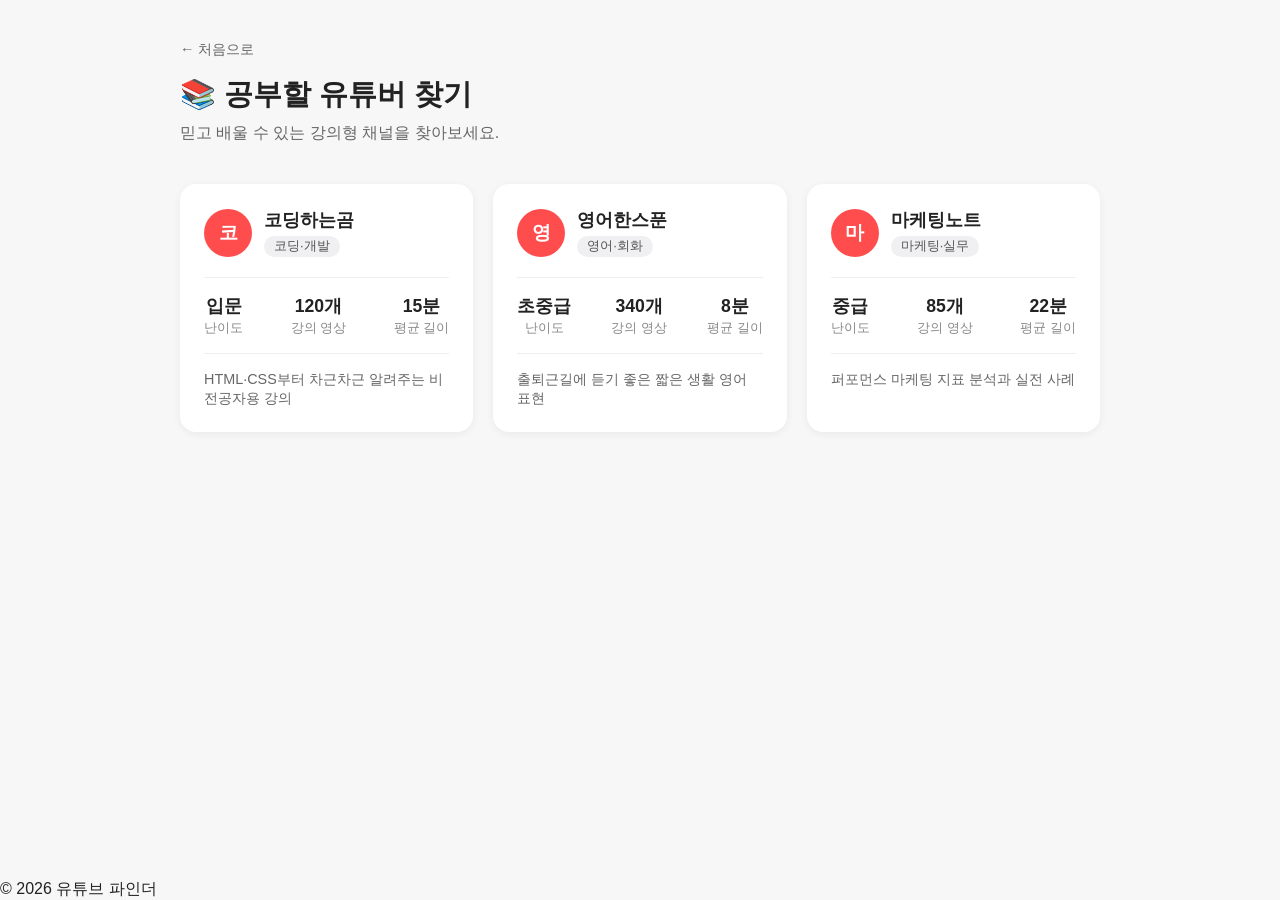
==== fun.html @ a268477b "심심할 때 페이지 추가" ====
<!DOCTYPE html>
<html lang="ko">
<head>
  <meta charset="UTF-8">
  <meta name="viewport" content="width=device-width, initial-scale=1.0">
  <title>공부할 유튜버 찾기 | 유튜브 파인더</title>
  <link rel="stylesheet" href="style.css">
</head>
<body>

  <header class="page-header">
    <a href="index.html" class="back">← 처음으로</a>
    <h1>📚 공부할 유튜버 찾기</h1>
    <p>믿고 배울 수 있는 강의형 채널을 찾아보세요.</p>
  </header>

  <main class="channel-list">

    <article class="channel">
      <div class="channel-top">
        <div class="avatar">코</div>
        <div>
          <h2>코딩하는곰</h2>
          <span class="tag">코딩·개발</span>
        </div>
      </div>
      <ul class="stats">
        <li><strong>입문</strong><span>난이도</span></li>
        <li><strong>120개</strong><span>강의 영상</span></li>
        <li><strong>15분</strong><span>평균 길이</span></li>
      </ul>
      <p class="desc">HTML·CSS부터 차근차근 알려주는 비전공자용 강의</p>
    </article>

    <article class="channel">
      <div class="channel-top">
        <div class="avatar">영</div>
        <div>
          <h2>영어한스푼</h2>
          <span class="tag">영어·회화</span>
        </div>
      </div>
      <ul class="stats">
        <li><strong>초중급</strong><span>난이도</span></li>
        <li><strong>340개</strong><span>강의 영상</span></li>
        <li><strong>8분</strong><span>평균 길이</span></li>
      </ul>
      <p class="desc">출퇴근길에 듣기 좋은 짧은 생활 영어 표현</p>
    </article>

    <article class="channel">
      <div class="channel-top">
        <div class="avatar">마</div>
        <div>
          <h2>마케팅노트</h2>
          <span class="tag">마케팅·실무</span>
        </div>
      </div>
      <ul class="stats">
        <li><strong>중급</strong><span>난이도</span></li>
        <li><strong>85개</strong><span>강의 영상</span></li>
        <li><strong>22분</strong><span>평균 길이</span></li>
      </ul>
      <p class="desc">퍼포먼스 마케팅 지표 분석과 실전 사례</p>
    </article>

  </main>

  <footer>
    <p>© 2026 유튜브 파인더</p>
  </footer>

</body>
</html>
---- style.css ----
/* 1. 기본 초기화: 브라우저마다 다른 기본 여백을 없앰 */
* {
  margin: 0;
  padding: 0;
  box-sizing: border-box;
}

/* 2. 페이지 전체 */
body {
  font-family: -apple-system, "Malgun Gothic", sans-serif;
  background: #f7f7f8;
  color: #222;
  min-height: 100vh;
  display: flex;
  flex-direction: column;
}

/* 3. 상단 제목 영역 */
.hero {
  text-align: center;
  padding: 80px 20px 40px;
}

.hero h1 {
  font-size: 2rem;
  margin-bottom: 12px;
}

.hero p {
  color: #666;
}

/* 4. 카드 3개 배치 */
.cards {
  display: grid;
  grid-template-columns: repeat(auto-fit, minmax(240px, 1fr));
  gap: 20px;
  max-width: 960px;
  width: 100%;
  margin: 0 auto;
  padding: 20px;
  flex: 1;
  align-content: start;
}

/* 5. 카드 하나하나 */
.card {
  background: #fff;
  border-radius: 16px;
  padding: 32px 24px;
  text-align: center;
  text-decoration: none;
  color: inherit;
  box-shadow: 0 2px 8px rgba(0, 0, 0, 0.06);
  transition: transform 0.2s, box-shadow 0.2s;
}

.card:hover {
  transform: translateY(-4px);
  box-shadow: 0 8px 20px rgba(0, 0, 0, 0.1);
}

.emoji {
  display: block;
  font-size: 2.5rem;
  margin-bottom: 16px;
}

.card h2 {
  font-size: 1.2rem;
  margin-bottom: 8px;
}

.card p {
  color: #666;
  font-size: 0.95rem;
}

/* 6.
/* ===== 2단계: 사용자별 페이지 ===== */

/* 상단 제목 영역 */
.page-header {
  max-width: 960px;
  width: 100%;
  margin: 0 auto;
  padding: 40px 20px 20px;
}

.back {
  display: inline-block;
  color: #666;
  text-decoration: none;
  font-size: 0.9rem;
  margin-bottom: 16px;
}

.back:hover {
  color: #222;
}

.page-header h1 {
  font-size: 1.8rem;
  margin-bottom: 8px;
}

.page-header p {
  color: #666;
}

/* 유튜버 카드 목록 */
.channel-list {
  display: grid;
  grid-template-columns: repeat(auto-fit, minmax(280px, 1fr));
  gap: 20px;
  max-width: 960px;
  width: 100%;
  margin: 0 auto;
  padding: 20px;
  flex: 1;
  align-content: start;
}

/* 유튜버 카드 하나 */
.channel {
  background: #fff;
  border-radius: 16px;
  padding: 24px;
  box-shadow: 0 2px 8px rgba(0, 0, 0, 0.06);
}

/* 프로필 동그라미 + 이름 */
.channel-top {
  display: flex;
  align-items: center;
  gap: 12px;
  margin-bottom: 20px;
}

.avatar {
  width: 48px;
  height: 48px;
  border-radius: 50%;
  background: #ff4d4d;
  color: #fff;
  display: flex;
  align-items: center;
  justify-content: center;
  font-weight: bold;
  font-size: 1.2rem;
  flex-shrink: 0;
}

.channel h2 {
  font-size: 1.1rem;
  margin-bottom: 4px;
}

.tag {
  display: inline-block;
  background: #f0f0f2;
  color: #555;
  font-size: 0.8rem;
  padding: 2px 10px;
  border-radius: 999px;
}

/* 구독자·조회수·참여율 */
.stats {
  list-style: none;
  display: flex;
  justify-content: space-between;
  text-align: center;
  padding: 16px 0;
  border-top: 1px solid #eee;
  border-bottom: 1px solid #eee;
  margin-bottom: 16px;
}

.stats strong {
  display: block;
  font-size: 1.1rem;
}

.stats span {
  font-size: 0.8rem;
  color: #888;
}

.desc {
  color: #666;
  font-size: 0.9rem;
}
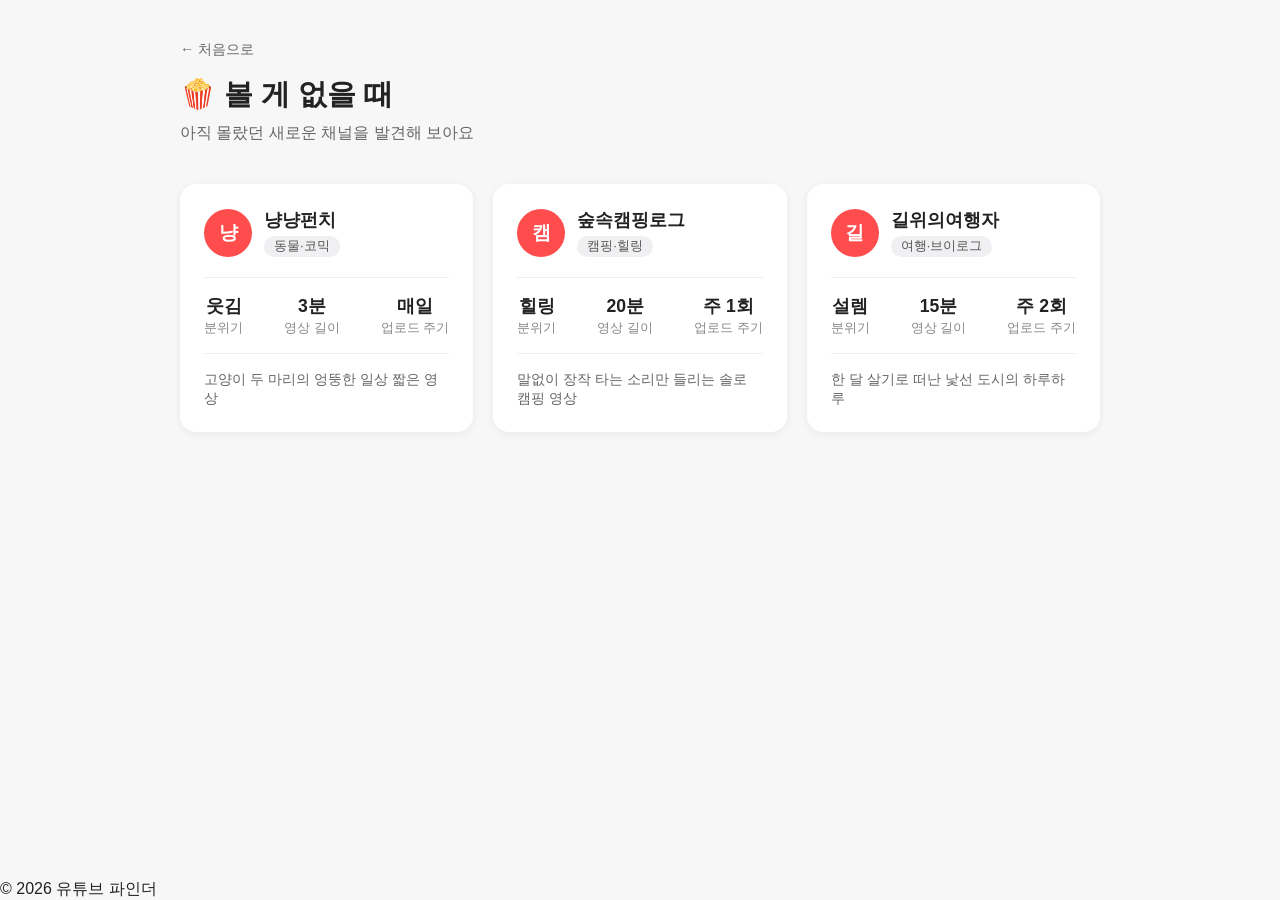
==== commit d3b03b38: "공부 페이지 검색 기능 추가" ====
--- a/fun.html
+++ b/fun.html
@@ -3,65 +3,65 @@
 <head>
   <meta charset="UTF-8">
   <meta name="viewport" content="width=device-width, initial-scale=1.0">
-  <title>공부할 유튜버 찾기 | 유튜브 파인더</title>
+  <title>볼 게 없을 때 | 유튜브 파인더</title>
   <link rel="stylesheet" href="style.css">
 </head>
 <body>
 
   <header class="page-header">
     <a href="index.html" class="back">← 처음으로</a>
-    <h1>📚 공부할 유튜버 찾기</h1>
-    <p>믿고 배울 수 있는 강의형 채널을 찾아보세요.</p>
+    <h1>🍿 볼 게 없을 때</h1>
+    <p>아직 몰랐던 새로운 채널을 발견해 보아요</p>
   </header>
 
   <main class="channel-list">
 
     <article class="channel">
       <div class="channel-top">
-        <div class="avatar">코</div>
+        <div class="avatar">냥</div>
         <div>
-          <h2>코딩하는곰</h2>
-          <span class="tag">코딩·개발</span>
+          <h2>냥냥펀치</h2>
+          <span class="tag">동물·코믹</span>
         </div>
       </div>
       <ul class="stats">
-        <li><strong>입문</strong><span>난이도</span></li>
-        <li><strong>120개</strong><span>강의 영상</span></li>
-        <li><strong>15분</strong><span>평균 길이</span></li>
+        <li><strong>웃김</strong><span>분위기</span></li>
+        <li><strong>3분</strong><span>영상 길이</span></li>
+        <li><strong>매일</strong><span>업로드 주기</span></li>
       </ul>
-      <p class="desc">HTML·CSS부터 차근차근 알려주는 비전공자용 강의</p>
+      <p class="desc">고양이 두 마리의 엉뚱한 일상 짧은 영상</p>
     </article>
 
     <article class="channel">
       <div class="channel-top">
-        <div class="avatar">영</div>
+        <div class="avatar">캠</div>
         <div>
-          <h2>영어한스푼</h2>
-          <span class="tag">영어·회화</span>
+          <h2>숲속캠핑로그</h2>
+          <span class="tag">캠핑·힐링</span>
         </div>
       </div>
       <ul class="stats">
-        <li><strong>초중급</strong><span>난이도</span></li>
-        <li><strong>340개</strong><span>강의 영상</span></li>
-        <li><strong>8분</strong><span>평균 길이</span></li>
+        <li><strong>힐링</strong><span>분위기</span></li>
+        <li><strong>20분</strong><span>영상 길이</span></li>
+        <li><strong>주 1회</strong><span>업로드 주기</span></li>
       </ul>
-      <p class="desc">출퇴근길에 듣기 좋은 짧은 생활 영어 표현</p>
+      <p class="desc">말없이 장작 타는 소리만 들리는 솔로 캠핑 영상</p>
     </article>
 
     <article class="channel">
       <div class="channel-top">
-        <div class="avatar">마</div>
+        <div class="avatar">길</div>
         <div>
-          <h2>마케팅노트</h2>
-          <span class="tag">마케팅·실무</span>
+          <h2>길위의여행자</h2>
+          <span class="tag">여행·브이로그</span>
         </div>
       </div>
       <ul class="stats">
-        <li><strong>중급</strong><span>난이도</span></li>
-        <li><strong>85개</strong><span>강의 영상</span></li>
-        <li><strong>22분</strong><span>평균 길이</span></li>
+        <li><strong>설렘</strong><span>분위기</span></li>
+        <li><strong>15분</strong><span>영상 길이</span></li>
+        <li><strong>주 2회</strong><span>업로드 주기</span></li>
       </ul>
-      <p class="desc">퍼포먼스 마케팅 지표 분석과 실전 사례</p>
+      <p class="desc">한 달 살기로 떠난 낯선 도시의 하루하루</p>
     </article>
 
   </main>
--- a/style.css
+++ b/style.css
@@ -190,4 +190,62 @@
 .desc {
   color: #666;
   font-size: 0.9rem;
+}
+/* ===== 검색창 + 필터 ===== */
+.search-area {
+  max-width: 960px;
+  width: 100%;
+  margin: 0 auto;
+  padding: 0 20px;
+}
+
+.search-input {
+  width: 100%;
+  padding: 14px 18px;
+  font-size: 1rem;
+  font-family: inherit;
+  border: 1px solid #ddd;
+  border-radius: 12px;
+  background: #fff;
+  outline: none;
+}
+
+.search-input:focus {
+  border-color: #ff4d4d;
+}
+
+.filters {
+  display: flex;
+  flex-wrap: wrap;
+  gap: 8px;
+  margin-top: 12px;
+}
+
+.filter-btn {
+  padding: 8px 16px;
+  border: 1px solid #ddd;
+  border-radius: 999px;
+  background: #fff;
+  color: #555;
+  font-size: 0.9rem;
+  font-family: inherit;
+  cursor: pointer;
+}
+
+.filter-btn:hover {
+  border-color: #999;
+}
+
+.filter-btn.active {
+  background: #222;
+  color: #fff;
+  border-color: #222;
+}
+
+.empty {
+  display: none;
+  grid-column: 1 / -1;
+  text-align: center;
+  color: #999;
+  padding: 40px 20px;
 }
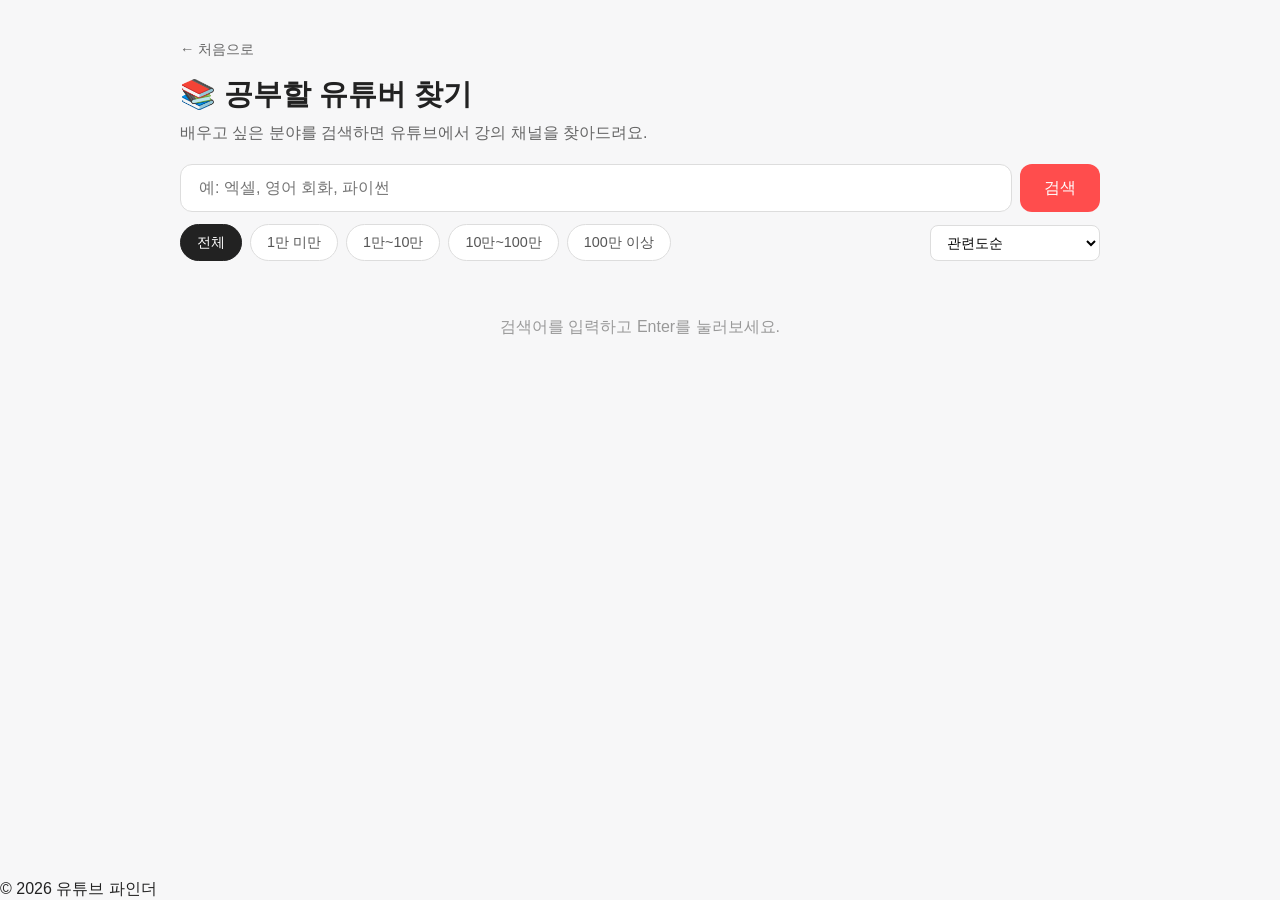
==== commit 315f4d9d: "공부 페이지 필터 추가, 심심 페이지 랜덤 추천 완성" ====
--- a/fun.html
+++ b/fun.html
@@ -3,72 +3,51 @@
 <head>
   <meta charset="UTF-8">
   <meta name="viewport" content="width=device-width, initial-scale=1.0">
-  <title>볼 게 없을 때 | 유튜브 파인더</title>
+  <title>공부할 유튜버 찾기 | 유튜브 파인더</title>
   <link rel="stylesheet" href="style.css">
 </head>
 <body>
 
   <header class="page-header">
     <a href="index.html" class="back">← 처음으로</a>
-    <h1>🍿 볼 게 없을 때</h1>
-    <p>아직 몰랐던 새로운 채널을 발견해 보아요</p>
+    <h1>📚 공부할 유튜버 찾기</h1>
+    <p>배우고 싶은 분야를 검색하면 유튜브에서 강의 채널을 찾아드려요.</p>
   </header>
 
-  <main class="channel-list">
+  <section class="search-area">
+    <form id="search-form" class="search-form">
+      <input type="text" id="search" class="search-input" placeholder="예: 엑셀, 영어 회화, 파이썬">
+      <button type="submit" class="search-btn">검색</button>
+    </form>
 
-    <article class="channel">
-      <div class="channel-top">
-        <div class="avatar">냥</div>
-        <div>
-          <h2>냥냥펀치</h2>
-          <span class="tag">동물·코믹</span>
-        </div>
+    <div class="toolbar">
+      <div class="filters">
+        <button class="filter-btn active" data-size="all">전체</button>
+        <button class="filter-btn" data-size="micro">1만 미만</button>
+        <button class="filter-btn" data-size="small">1만~10만</button>
+        <button class="filter-btn" data-size="mid">10만~100만</button>
+        <button class="filter-btn" data-size="big">100만 이상</button>
       </div>
-      <ul class="stats">
-        <li><strong>웃김</strong><span>분위기</span></li>
-        <li><strong>3분</strong><span>영상 길이</span></li>
-        <li><strong>매일</strong><span>업로드 주기</span></li>
-      </ul>
-      <p class="desc">고양이 두 마리의 엉뚱한 일상 짧은 영상</p>
-    </article>
+      <select id="sort" class="sort-select">
+        <option value="relevance">관련도순</option>
+        <option value="subscribers">구독자 많은 순</option>
+        <option value="videos">강의 영상 많은 순</option>
+        <option value="avgViews">평균 조회수 높은 순</option>
+      </select>
+    </div>
 
-    <article class="channel">
-      <div class="channel-top">
-        <div class="avatar">캠</div>
-        <div>
-          <h2>숲속캠핑로그</h2>
-          <span class="tag">캠핑·힐링</span>
-        </div>
-      </div>
-      <ul class="stats">
-        <li><strong>힐링</strong><span>분위기</span></li>
-        <li><strong>20분</strong><span>영상 길이</span></li>
-        <li><strong>주 1회</strong><span>업로드 주기</span></li>
-      </ul>
-      <p class="desc">말없이 장작 타는 소리만 들리는 솔로 캠핑 영상</p>
-    </article>
+    <p id="count" class="result-count"></p>
+    <p id="status" class="status">검색어를 입력하고 Enter를 눌러보세요.</p>
+  </section>
 
-    <article class="channel">
-      <div class="channel-top">
-        <div class="avatar">길</div>
-        <div>
-          <h2>길위의여행자</h2>
-          <span class="tag">여행·브이로그</span>
-        </div>
-      </div>
-      <ul class="stats">
-        <li><strong>설렘</strong><span>분위기</span></li>
-        <li><strong>15분</strong><span>영상 길이</span></li>
-        <li><strong>주 2회</strong><span>업로드 주기</span></li>
-      </ul>
-      <p class="desc">한 달 살기로 떠난 낯선 도시의 하루하루</p>
-    </article>
-
-  </main>
+  <main id="channel-list" class="channel-list"></main>
 
   <footer>
     <p>© 2026 유튜브 파인더</p>
   </footer>
 
+  <script src="config.js"></script>
+  <script src="youtube.js"></script>
+
 </body>
-</html>
+</html>
--- a/style.css
+++ b/style.css
@@ -248,4 +248,104 @@
   text-align: center;
   color: #999;
   padding: 40px 20px;
-}+}
+/* ===== 진짜 유튜브 검색 ===== */
+.search-form {
+  display: flex;
+  gap: 8px;
+}
+
+.search-form .search-input {
+  flex: 1;
+}
+
+.search-btn {
+  padding: 0 24px;
+  border: none;
+  border-radius: 12px;
+  background: #ff4d4d;
+  color: #fff;
+  font-size: 1rem;
+  font-family: inherit;
+  cursor: pointer;
+  flex-shrink: 0;
+}
+
+.search-btn:hover {
+  background: #e63e3e;
+}
+
+.status {
+  text-align: center;
+  color: #999;
+  padding: 40px 20px 0;
+}
+
+.avatar-img {
+  width: 48px;
+  height: 48px;
+  border-radius: 50%;
+  object-fit: cover;
+  flex-shrink: 0;
+}
+
+a.channel {
+  text-decoration: none;
+  color: inherit;
+  transition: transform 0.2s, box-shadow 0.2s;
+}
+
+a.channel:hover {
+  transform: translateY(-4px);
+  box-shadow: 0 8px 20px rgba(0, 0, 0, 0.1);
+}
+
+.channel .desc {
+  display: -webkit-box;
+  -webkit-line-clamp: 2;
+  -webkit-box-orient: vertical;
+  overflow: hidden;
+  line-clamp: 2;
+}
+/* ===== 협업 페이지: 필터 + 정렬 + 연락처 ===== */
+.toolbar {
+  display: flex;
+  flex-wrap: wrap;
+  justify-content: space-between;
+  align-items: center;
+  gap: 12px;
+  margin-top: 12px;
+}
+
+.toolbar .filters {
+  margin-top: 0;
+}
+
+.sort-select {
+  padding: 8px 12px;
+  border: 1px solid #ddd;
+  border-radius: 8px;
+  background: #fff;
+  font-size: 0.9rem;
+  font-family: inherit;
+  cursor: pointer;
+}
+
+.result-count {
+  margin-top: 16px;
+  color: #666;
+  font-size: 0.9rem;
+}
+
+.contact {
+  margin-top: 12px;
+  font-size: 0.85rem;
+  color: #333;
+  word-break: break-all;
+}
+
+.contact.none {
+  color: #aaa;
+}
+.random-btn
+.topic
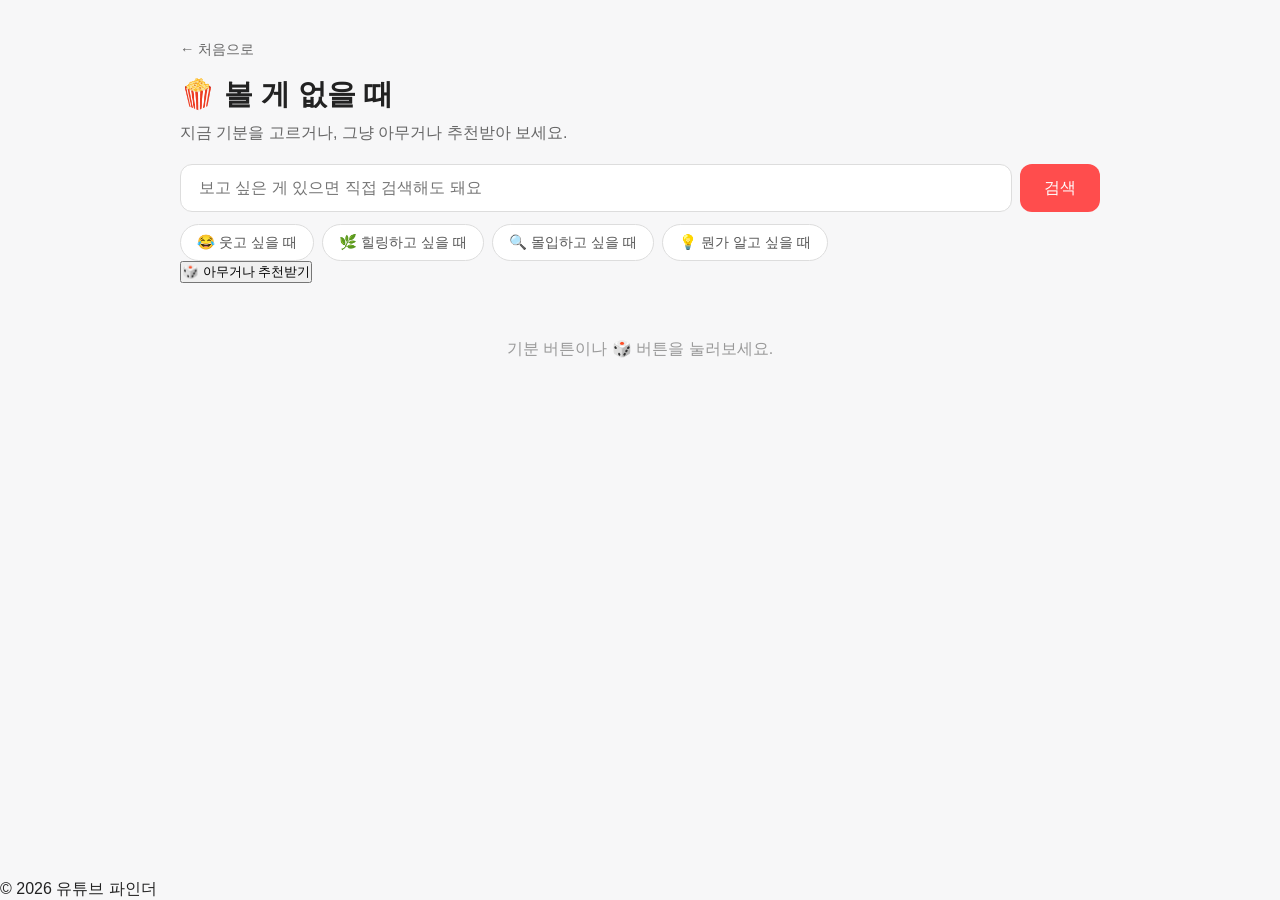
==== commit 19e0b0df: "공부 페이지 필터 추가, 심심 페이지 랜덤 추천 완성" ====
--- a/fun.html
+++ b/fun.html
@@ -3,41 +3,34 @@
 <head>
   <meta charset="UTF-8">
   <meta name="viewport" content="width=device-width, initial-scale=1.0">
-  <title>공부할 유튜버 찾기 | 유튜브 파인더</title>
+  <title>볼 게 없을 때 | 유튜브 파인더</title>
   <link rel="stylesheet" href="style.css">
 </head>
 <body>
 
   <header class="page-header">
     <a href="index.html" class="back">← 처음으로</a>
-    <h1>📚 공부할 유튜버 찾기</h1>
-    <p>배우고 싶은 분야를 검색하면 유튜브에서 강의 채널을 찾아드려요.</p>
+    <h1>🍿 볼 게 없을 때</h1>
+    <p>지금 기분을 고르거나, 그냥 아무거나 추천받아 보세요.</p>
   </header>
 
   <section class="search-area">
     <form id="search-form" class="search-form">
-      <input type="text" id="search" class="search-input" placeholder="예: 엑셀, 영어 회화, 파이썬">
+      <input type="text" id="search" class="search-input" placeholder="보고 싶은 게 있으면 직접 검색해도 돼요">
       <button type="submit" class="search-btn">검색</button>
     </form>
 
-    <div class="toolbar">
-      <div class="filters">
-        <button class="filter-btn active" data-size="all">전체</button>
-        <button class="filter-btn" data-size="micro">1만 미만</button>
-        <button class="filter-btn" data-size="small">1만~10만</button>
-        <button class="filter-btn" data-size="mid">10만~100만</button>
-        <button class="filter-btn" data-size="big">100만 이상</button>
-      </div>
-      <select id="sort" class="sort-select">
-        <option value="relevance">관련도순</option>
-        <option value="subscribers">구독자 많은 순</option>
-        <option value="videos">강의 영상 많은 순</option>
-        <option value="avgViews">평균 조회수 높은 순</option>
-      </select>
+    <div class="filters">
+      <button class="filter-btn mood-btn" data-mood="laugh">😂 웃고 싶을 때</button>
+      <button class="filter-btn mood-btn" data-mood="healing">🌿 힐링하고 싶을 때</button>
+      <button class="filter-btn mood-btn" data-mood="focus">🔍 몰입하고 싶을 때</button>
+      <button class="filter-btn mood-btn" data-mood="learn">💡 뭔가 알고 싶을 때</button>
     </div>
 
-    <p id="count" class="result-count"></p>
-    <p id="status" class="status">검색어를 입력하고 Enter를 눌러보세요.</p>
+    <button id="random-btn" class="random-btn">🎲 아무거나 추천받기</button>
+
+    <p id="topic" class="topic"></p>
+    <p id="status" class="status">기분 버튼이나 🎲 버튼을 눌러보세요.</p>
   </section>
 
   <main id="channel-list" class="channel-list"></main>
@@ -46,8 +39,4 @@
     <p>© 2026 유튜브 파인더</p>
   </footer>
 
-  <script src="config.js"></script>
-  <script src="youtube.js"></script>
-
-</body>
-</html>+  <script src="config.js"></script>
--- a/style.css
+++ b/style.css
@@ -348,4 +348,27 @@
   color: #aaa;
 }
 .random-btn
-.topic+.topic
+/* ===== 심심 페이지: 랜덤 추천 ===== */
+.random-btn {
+  width: 100%;
+  margin-top: 12px;
+  padding: 14px;
+  border: none;
+  border-radius: 12px;
+  background: #222;
+  color: #fff;
+  font-size: 1rem;
+  font-family: inherit;
+  cursor: pointer;
+}
+
+.random-btn:hover {
+  background: #444;
+}
+
+.topic {
+  margin-top: 16px;
+  font-weight: bold;
+  color: #222;
+}
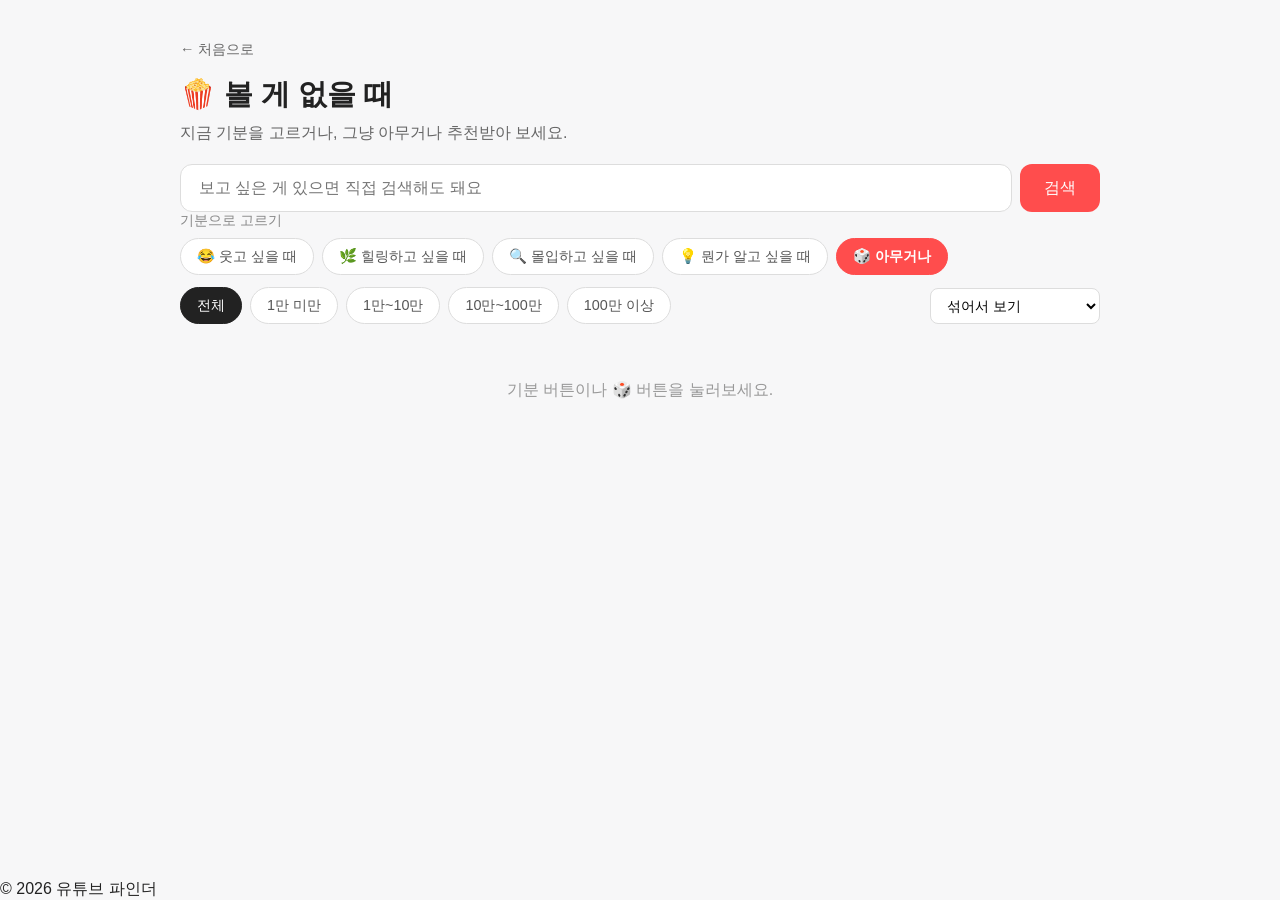
==== commit c41b72dc: "공부 페이지 필터 추가, 심심 페이지 다시 만들기" ====
--- a/fun.html
+++ b/fun.html
@@ -20,16 +20,33 @@
       <button type="submit" class="search-btn">검색</button>
     </form>
 
-    <div class="filters">
-      <button class="filter-btn mood-btn" data-mood="laugh">😂 웃고 싶을 때</button>
-      <button class="filter-btn mood-btn" data-mood="healing">🌿 힐링하고 싶을 때</button>
-      <button class="filter-btn mood-btn" data-mood="focus">🔍 몰입하고 싶을 때</button>
-      <button class="filter-btn mood-btn" data-mood="learn">💡 뭔가 알고 싶을 때</button>
+    <div class="mood-row">
+      <span class="row-label">기분으로 고르기</span>
+      <div class="filters">
+        <button class="filter-btn mood-btn" data-mood="laugh">😂 웃고 싶을 때</button>
+        <button class="filter-btn mood-btn" data-mood="healing">🌿 힐링하고 싶을 때</button>
+        <button class="filter-btn mood-btn" data-mood="focus">🔍 몰입하고 싶을 때</button>
+        <button class="filter-btn mood-btn" data-mood="learn">💡 뭔가 알고 싶을 때</button>
+        <button id="random-btn" class="filter-btn random-chip">🎲 아무거나</button>
+      </div>
     </div>
 
-    <button id="random-btn" class="random-btn">🎲 아무거나 추천받기</button>
+    <div class="toolbar">
+      <div class="filters">
+        <button class="filter-btn size-btn active" data-size="all">전체</button>
+        <button class="filter-btn size-btn" data-size="micro">1만 미만</button>
+        <button class="filter-btn size-btn" data-size="small">1만~10만</button>
+        <button class="filter-btn size-btn" data-size="mid">10만~100만</button>
+        <button class="filter-btn size-btn" data-size="big">100만 이상</button>
+      </div>
+      <select id="sort" class="sort-select">
+        <option value="random">섞어서 보기</option>
+        <option value="subscribers">구독자 많은 순</option>
+        <option value="avgViews">평균 조회수 높은 순</option>
+      </select>
+    </div>
 
-    <p id="topic" class="topic"></p>
+    <p id="count" class="result-count"></p>
     <p id="status" class="status">기분 버튼이나 🎲 버튼을 눌러보세요.</p>
   </section>
 
@@ -39,4 +56,8 @@
     <p>© 2026 유튜브 파인더</p>
   </footer>
 
-  <script src="config.js"></script>+  <script src="config.js"></script>
+  <script src="fun.js"></script>
+
+</body>
+</html>
--- a/style.css
+++ b/style.css
@@ -349,26 +349,30 @@
 }
 .random-btn
 .topic
-/* ===== 심심 페이지: 랜덤 추천 ===== */
-.random-btn {
-  width: 100%;
-  margin-top: 12px;
-  padding: 14px;
-  border: none;
-  border-radius: 12px;
-  background: #222;
+/* ===== 심심 페이지 v2: 기분 줄 ===== */
+.mood-row {
+  margin-top: 16px;
+}
+
+.row-label {
+  display: block;
+  font-size: 0.85rem;
+  color: #888;
+  margin-bottom: 8px;
+}
+
+.mood-row .filters {
+  margin-top: 0;
+}
+
+.random-chip {
+  background: #ff4d4d;
   color: #fff;
-  font-size: 1rem;
-  font-family: inherit;
-  cursor: pointer;
-}
-
-.random-btn:hover {
-  background: #444;
-}
-
-.topic {
-  margin-top: 16px;
+  border-color: #ff4d4d;
   font-weight: bold;
-  color: #222;
+}
+
+.random-chip:hover {
+  background: #e63e3e;
+  border-color: #e63e3e;
 }
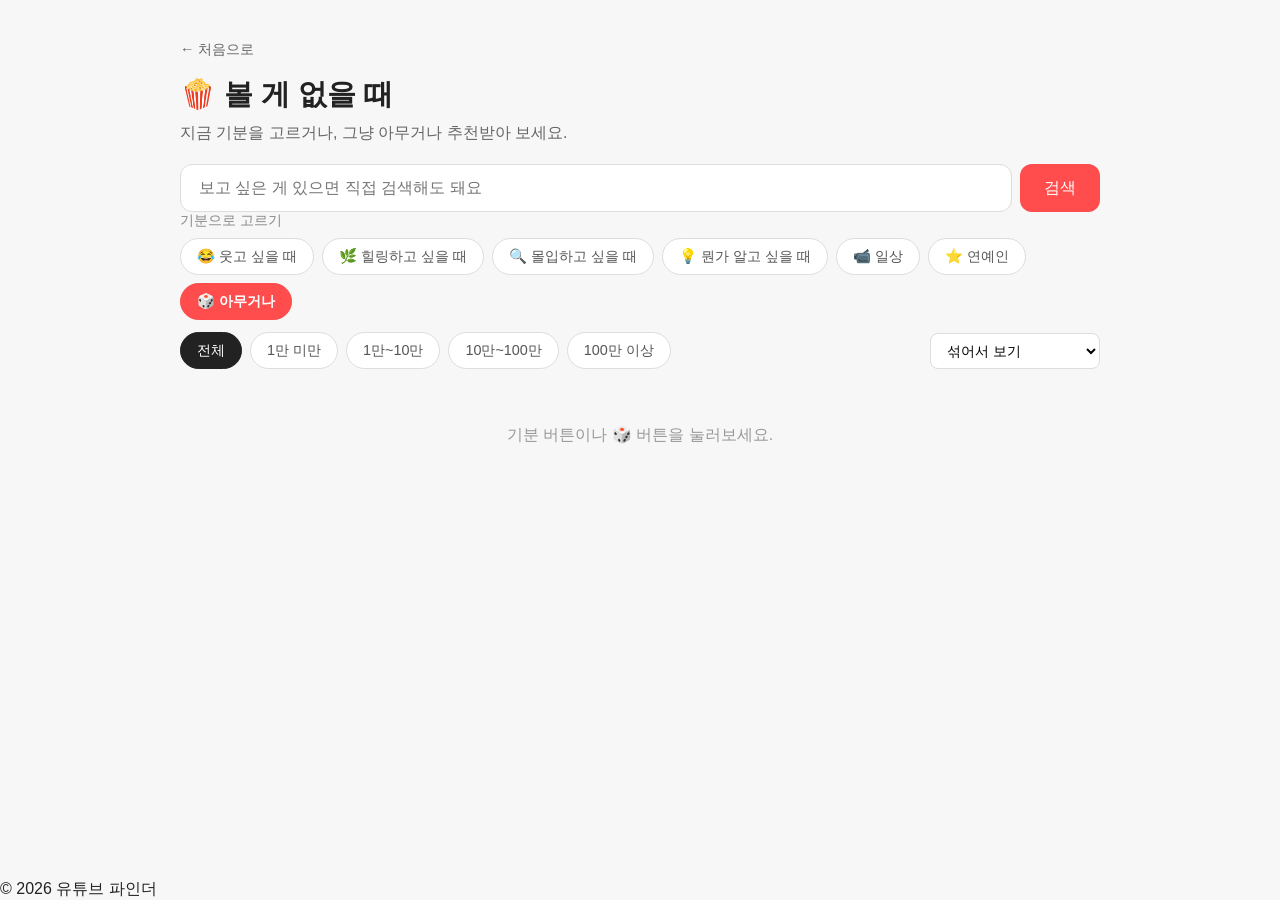
==== commit b0ccf9ae: "심심 페이지 브이로그·연예인 추가" ====
--- a/fun.html
+++ b/fun.html
@@ -27,6 +27,8 @@
         <button class="filter-btn mood-btn" data-mood="healing">🌿 힐링하고 싶을 때</button>
         <button class="filter-btn mood-btn" data-mood="focus">🔍 몰입하고 싶을 때</button>
         <button class="filter-btn mood-btn" data-mood="learn">💡 뭔가 알고 싶을 때</button>
+        <button class="filter-btn mood-btn" data-mood="vlog">📹 일상</button>
+        <button class="filter-btn mood-btn" data-mood="celeb">⭐ 연예인</button>
         <button id="random-btn" class="filter-btn random-chip">🎲 아무거나</button>
       </div>
     </div>
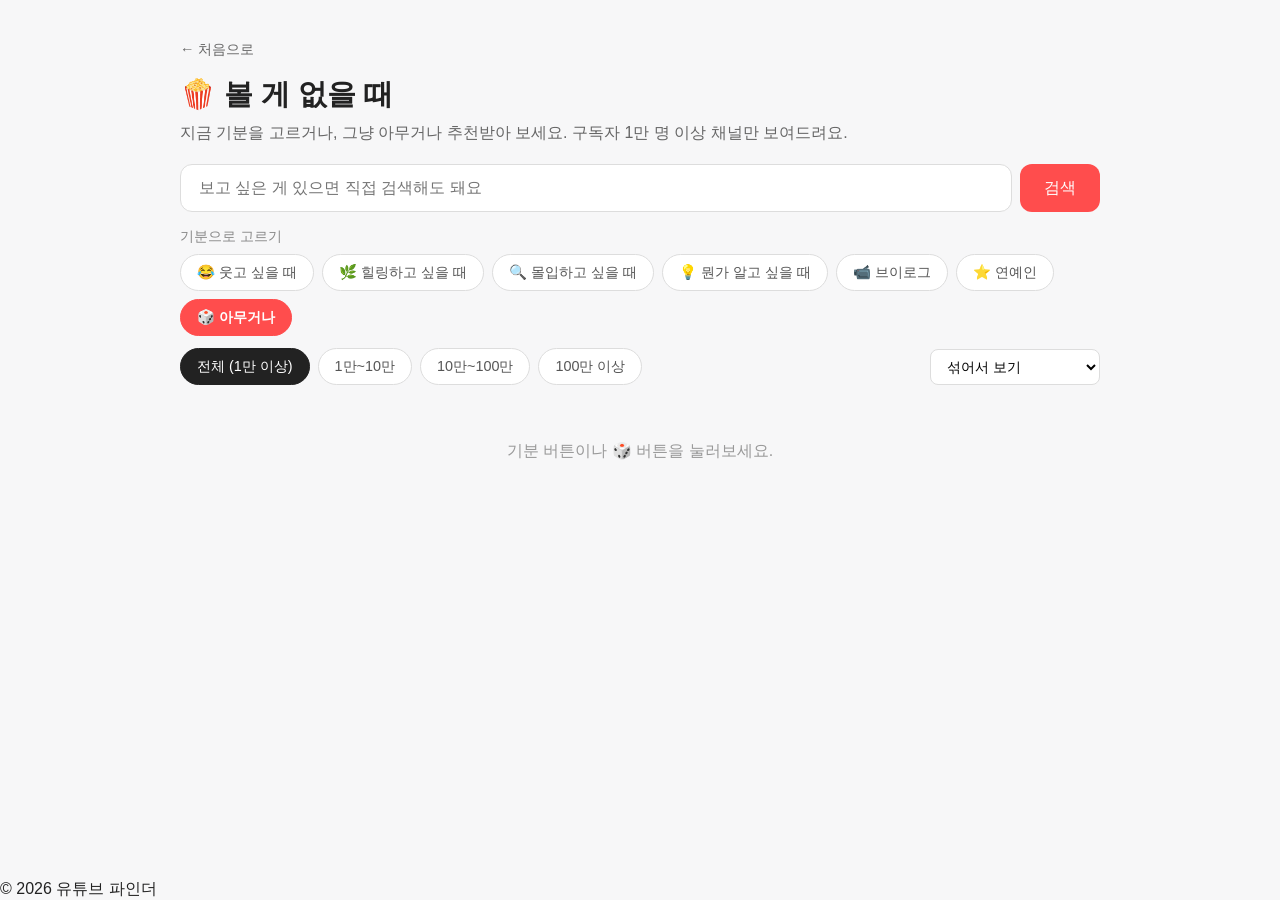
==== commit 1a4109c6: "세 페이지 공통 엔진 finder.js로 통합, 1만 이상·20개·다른 채널 보기" ====
--- a/fun.html
+++ b/fun.html
@@ -11,7 +11,7 @@
   <header class="page-header">
     <a href="index.html" class="back">← 처음으로</a>
     <h1>🍿 볼 게 없을 때</h1>
-    <p>지금 기분을 고르거나, 그냥 아무거나 추천받아 보세요.</p>
+    <p>지금 기분을 고르거나, 그냥 아무거나 추천받아 보세요. 구독자 1만 명 이상 채널만 보여드려요.</p>
   </header>
 
   <section class="search-area">
@@ -27,7 +27,7 @@
         <button class="filter-btn mood-btn" data-mood="healing">🌿 힐링하고 싶을 때</button>
         <button class="filter-btn mood-btn" data-mood="focus">🔍 몰입하고 싶을 때</button>
         <button class="filter-btn mood-btn" data-mood="learn">💡 뭔가 알고 싶을 때</button>
-        <button class="filter-btn mood-btn" data-mood="vlog">📹 일상</button>
+        <button class="filter-btn mood-btn" data-mood="vlog">📹 브이로그</button>
         <button class="filter-btn mood-btn" data-mood="celeb">⭐ 연예인</button>
         <button id="random-btn" class="filter-btn random-chip">🎲 아무거나</button>
       </div>
@@ -35,8 +35,7 @@
 
     <div class="toolbar">
       <div class="filters">
-        <button class="filter-btn size-btn active" data-size="all">전체</button>
-        <button class="filter-btn size-btn" data-size="micro">1만 미만</button>
+        <button class="filter-btn size-btn active" data-size="all">전체 (1만 이상)</button>
         <button class="filter-btn size-btn" data-size="small">1만~10만</button>
         <button class="filter-btn size-btn" data-size="mid">10만~100만</button>
         <button class="filter-btn size-btn" data-size="big">100만 이상</button>
@@ -48,18 +47,37 @@
       </select>
     </div>
 
-    <p id="count" class="result-count"></p>
+    <div class="result-bar">
+      <p id="count" class="result-count"></p>
+      <button class="reroll-btn" hidden>🔄 다른 채널 보기</button>
+    </div>
     <p id="status" class="status">기분 버튼이나 🎲 버튼을 눌러보세요.</p>
   </section>
 
   <main id="channel-list" class="channel-list"></main>
 
+  <div class="reroll-bottom">
+    <button class="reroll-btn" hidden>🔄 마음에 안 들어요, 다른 채널 보기</button>
+  </div>
+
   <footer>
     <p>© 2026 유튜브 파인더</p>
   </footer>
 
+  <script>
+    window.PAGE = {
+      moods: {
+        laugh: ['웃긴 동물', '코미디 스케치', '몰래카메라', '웹드라마'],
+        healing: ['캠핑 브이로그', '자연 ASMR', '시골 일상', '요리 브이로그'],
+        focus: ['세계 미스터리', '다큐멘터리', '역사 이야기', '여행 다큐'],
+        learn: ['과학 실험', '우주 이야기', '경제 상식', '심리학 이야기'],
+        vlog: ['일상 브이로그', '직장인 브이로그', '자취 브이로그', '해외 생활 브이로그', '커플 브이로그'],
+        celeb: ['연예인 브이로그', '아이돌 자체 콘텐츠', '배우 유튜브', '개그맨 유튜브', '웹예능']
+      }
+    };
+  </script>
   <script src="config.js"></script>
-  <script src="fun.js"></script>
+  <script src="finder.js"></script>
 
 </body>
 </html>
--- a/style.css
+++ b/style.css
@@ -375,4 +375,70 @@
 .random-chip:hover {
   background: #e63e3e;
   border-color: #e63e3e;
+}
+/* ===== 공통: 기분 줄 + 다른 채널 보기 ===== */
+.mood-row {
+  margin-top: 16px;
+}
+
+.row-label {
+  display: block;
+  font-size: 0.85rem;
+  color: #888;
+  margin-bottom: 8px;
+}
+
+.mood-row .filters {
+  margin-top: 0;
+}
+
+.random-chip {
+  background: #ff4d4d;
+  color: #fff;
+  border-color: #ff4d4d;
+  font-weight: bold;
+}
+
+.random-chip:hover {
+  background: #e63e3e;
+  border-color: #e63e3e;
+}
+
+.result-bar {
+  display: flex;
+  justify-content: space-between;
+  align-items: center;
+  gap: 12px;
+  margin-top: 16px;
+}
+
+.result-bar .result-count {
+  margin-top: 0;
+}
+
+.reroll-btn {
+  padding: 8px 16px;
+  border: 1px solid #ff4d4d;
+  border-radius: 999px;
+  background: #fff;
+  color: #ff4d4d;
+  font-size: 0.9rem;
+  font-weight: bold;
+  font-family: inherit;
+  cursor: pointer;
+  flex-shrink: 0;
+}
+
+.reroll-btn:hover {
+  background: #ff4d4d;
+  color: #fff;
+}
+
+.reroll-btn[hidden] {
+  display: none;
+}
+
+.reroll-bottom {
+  text-align: center;
+  padding: 8px 20px 24px;
 }
